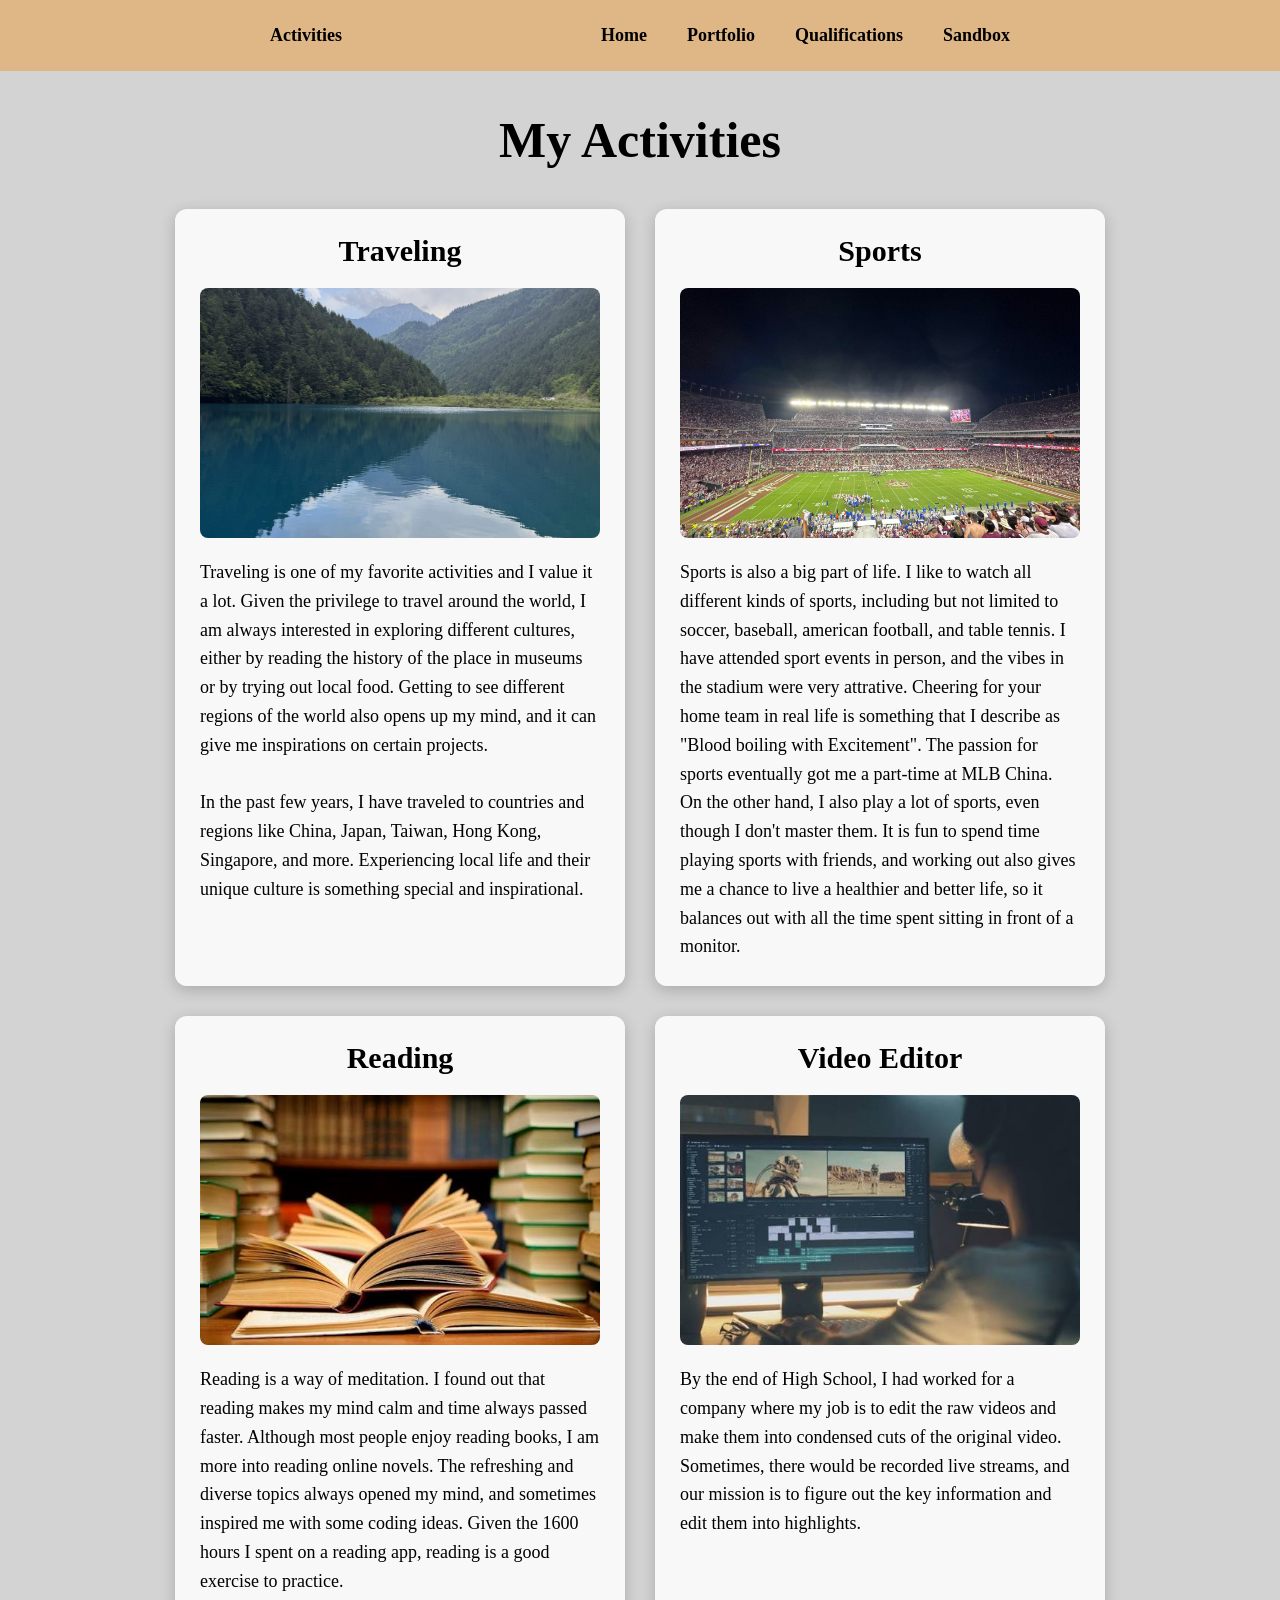
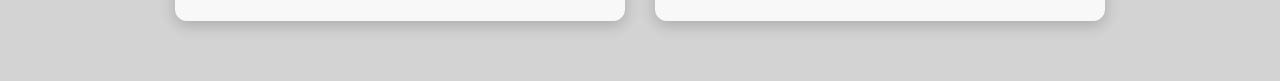
==== activities.html @ 933ad7c8 "personal website deliverable 1" ====
<!DOCTYPE HTML PUBLIC "-//W3C//DTD HTML 4.01 Transitional//EN">

<html>

<head>
    <title>Jeffrey Yu - Activities</title>
    <meta http-equiv="Content-Type" content="text/html; charset=iso-8859-1">

    <link rel="stylesheet" href="styles.css">

    <style>

        * {
            margin: 0;
            padding: 0;
            box-sizing: border-box;
        }


        nav {
            background-color: #dfb787;
            display: flex;
            justify-content: space-between;
            align-items: center;
            padding: 15px 250px;
        }

        nav .nav-left {
            display: flex;
            font-weight: bold;
        }

        nav .nav-right {
            display: flex;
            font-weight: bold;
        }

        nav a {
            color: #000000;
            text-decoration: none;
            font-size: 18px;
            margin: 0 5px;
            padding: 10px 15px;
            border-radius: 5px;

            transition: background-color 0.4s ease,
                        color 0.4s ease,
                        transform 0.4s ease;
        }

        nav a:hover {
            background-color: darkgreen;
            color: white;
            transform: scale(1.1);
        }


        body {
            background-color: lightgray;
        }


        .activities-title {
            text-align: center;
            font-size: 50px;
            font-weight: bold;
            margin-top: 40px;
            margin-bottom: 40px;
        }


        .activities-container {
            display: flex;
            flex-wrap: wrap;
            justify-content: center;
            gap: 30px;
            padding: 0 60px 60px;
        }


        .activity-box {
            background-color: rgba(255, 255, 255, 0.85);
            width: 450px;
            min-height: 500px;
            padding: 25px;
            border-radius: 12px;

            box-shadow: 0 4px 15px rgba(0, 0, 0, 0.2);

            transition: transform 0.4s ease,
                        background-color 0.4s ease,
                        box-shadow 0.4s ease;
        }

        .activity-box:hover {
            transform: translateY(-5px);
            background-color: rgba(255, 255, 255, 0.95);
            box-shadow: 0 8px 25px rgba(0, 0, 0, 0.3);
        }


        .activity-box h2 {
            font-size: 30px;
            text-align: center;
            margin-bottom: 20px;
        }


        .activity-image {
            width: 100%;
            height: 250px;
            object-fit: cover;
            border-radius: 8px;
            margin-bottom: 20px;
        }


        .activity-box p {
            font-size: 18px;
            line-height: 1.6;
        }

    </style>

</head>


<body>


    <nav>

        <div class="nav-left">
            <a href="activities.html">Activities</a>
        </div>

        <div class="nav-right">
            <a href="index.html">Home</a>
            <a href="portfolio.html">Portfolio</a>
            <a href="qualifications.html">Qualifications</a>
            <a href="sandbox.html">Sandbox</a>
        </div>

    </nav>



    <div class="activities-title">
        My Activities
    </div>



    <div class="activities-container">



        <div class="activity-box">

            <h2>Traveling</h2>


            <img src="jzg1.jpg" class="activity-image">

            <p>
                Traveling is one of my favorite activities and I value it a lot. Given the
                privilege to travel around the world, I am always interested in exploring 
                different cultures, either by reading the history of the place in museums or by
                trying out local food. Getting to see different regions of the world also opens
                up my mind, and it can give me inspirations on certain projects.<br><br>

                In the past few years, I have traveled to countries and regions like China, Japan, 
                Taiwan, Hong Kong, Singapore, and more. Experiencing local life and their unique culture
                is something special and inspirational.
            </p>

        </div>



        <div class="activity-box">

            <h2>Sports</h2>


            <img src="sports.jpg" class="activity-image">

            <p>
                Sports is also a big part of life. I like to watch all different kinds of sports, 
                including but not limited to soccer, baseball, american football, and table tennis.
                I have attended sport events in person, and the vibes in the stadium were very
                attrative. Cheering for your home team in real life is something that I describe as 
                "Blood boiling with Excitement". The passion for sports eventually got me a part-time
                at MLB China.<br>
                On the other hand, I also play a lot of sports, even though I don't master them. It is
                fun to spend time playing sports with friends, and working out also gives me a chance
                to live a healthier and better life, so it balances out with all the time spent sitting
                in front of a monitor.
            </p>

        </div>



        <div class="activity-box">

            <h2>Reading</h2>


            <img src="book.jpg" class="activity-image">

            <p>
                Reading is a way of meditation. I found out that reading makes my mind calm and time always
                passed faster. Although most people enjoy reading books, I am more into reading online
                novels. The refreshing and diverse topics always opened my mind, and sometimes inspired
                me with some coding ideas. Given the 1600 hours I spent on a reading app, reading is
                a good exercise to practice.
            </p>

        </div>



        <div class="activity-box">

            <h2>Video Editor</h2>


            <img src="video edit.jpg" class="activity-image">

            <p>
                By the end of High School, I had worked for a company where my job is to edit the raw videos
                and make them into condensed cuts of the original video. Sometimes, there would be 
                recorded live streams, and our mission is to figure out the key information and edit
                them into highlights.
            </p>

        </div>


    </div>

</body>

</html>
---- styles.css ----
body {
    margin: 0;
    background-color: maroon;
}

.site-header {
    background-color: rgb(50, 150, 50);
    padding: 20px;
    text-align: center;
    width: 100%;
    box-sizing: border-box;
}

.homePageProfilePic {
    position: relative;
    width: 150px;
    height: 350px;
}
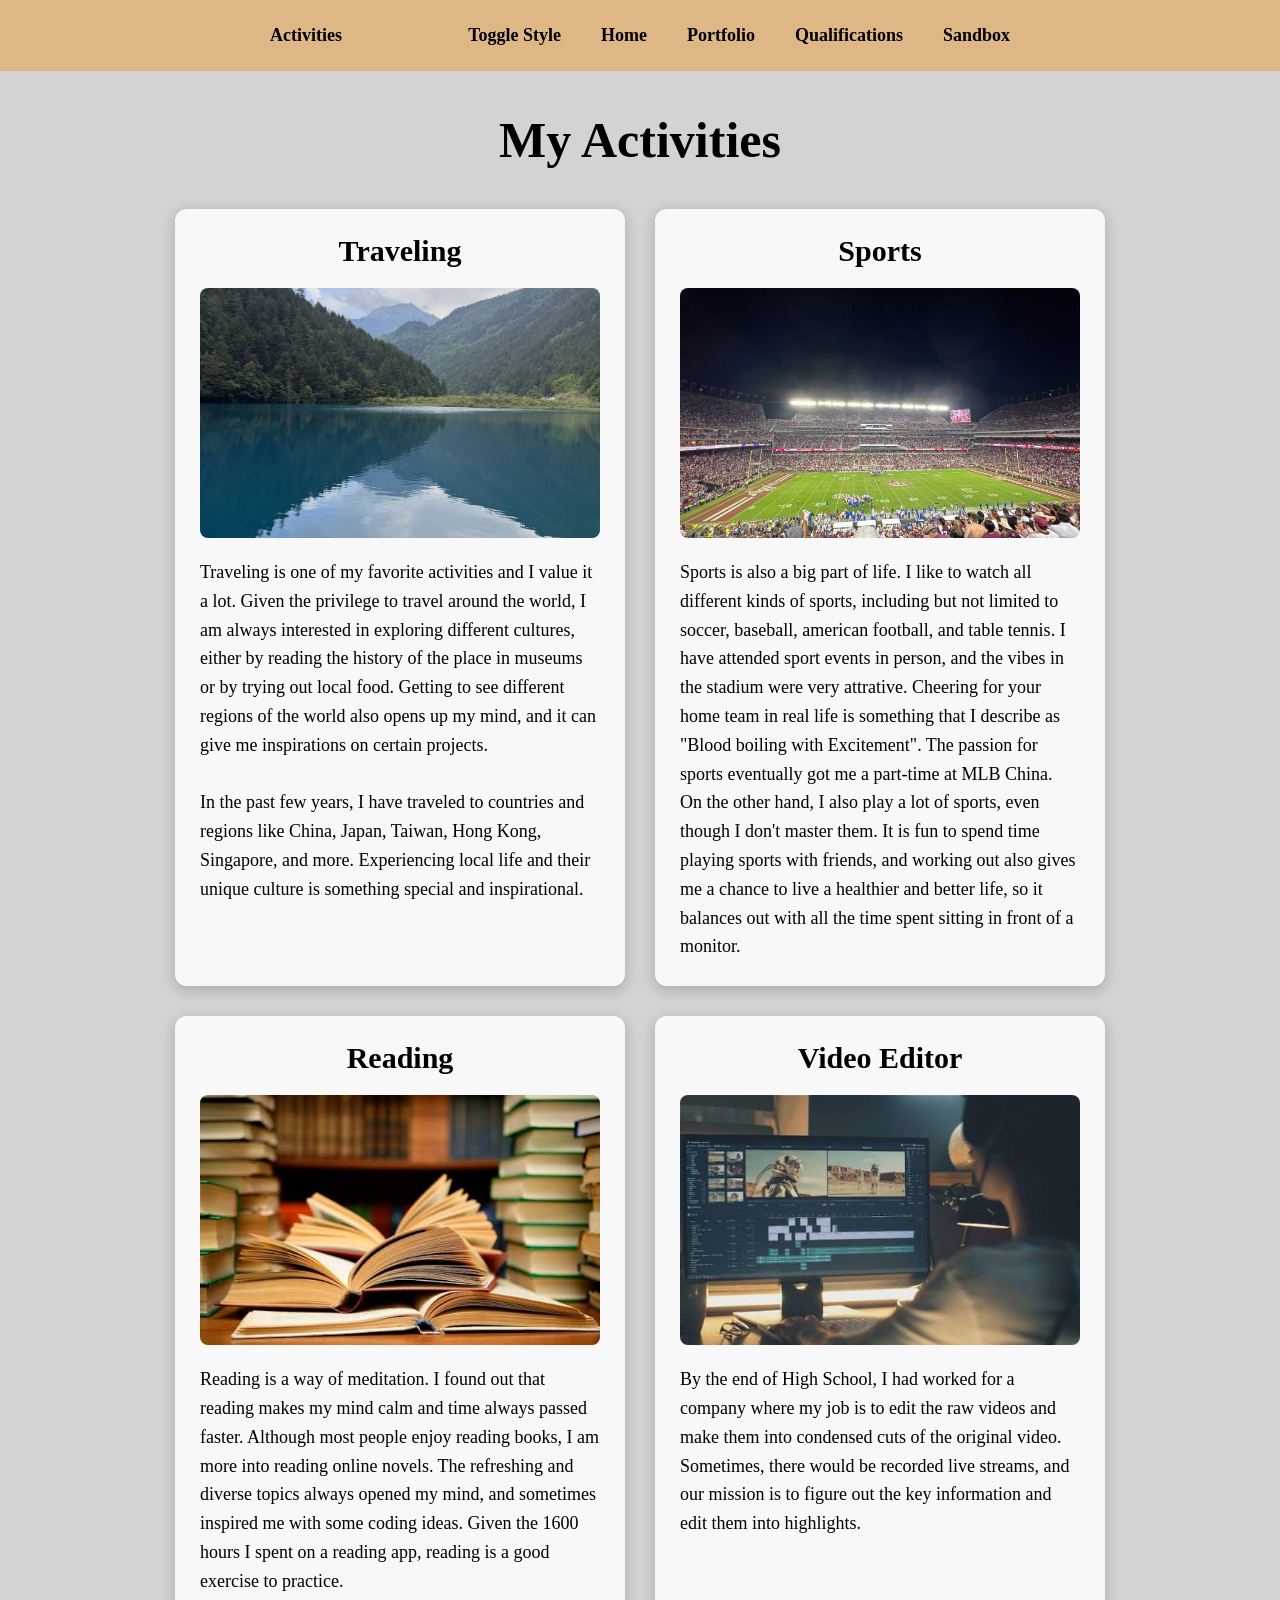
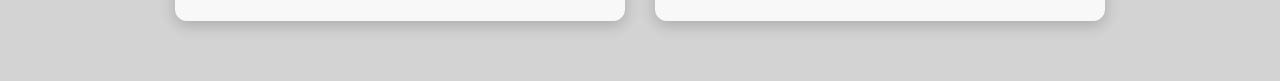
==== commit c60aba96: "Release 2: styles2.css has been created and html files are updated accordingly such that the webpage" ====
--- a/activities.html
+++ b/activities.html
@@ -4,124 +4,8 @@
 
 <head>
     <title>Jeffrey Yu - Activities</title>
-    <meta http-equiv="Content-Type" content="text/html; charset=iso-8859-1">
-
-    <link rel="stylesheet" href="styles.css">
-
-    <style>
-
-        * {
-            margin: 0;
-            padding: 0;
-            box-sizing: border-box;
-        }
-
-
-        nav {
-            background-color: #dfb787;
-            display: flex;
-            justify-content: space-between;
-            align-items: center;
-            padding: 15px 250px;
-        }
-
-        nav .nav-left {
-            display: flex;
-            font-weight: bold;
-        }
-
-        nav .nav-right {
-            display: flex;
-            font-weight: bold;
-        }
-
-        nav a {
-            color: #000000;
-            text-decoration: none;
-            font-size: 18px;
-            margin: 0 5px;
-            padding: 10px 15px;
-            border-radius: 5px;
-
-            transition: background-color 0.4s ease,
-                        color 0.4s ease,
-                        transform 0.4s ease;
-        }
-
-        nav a:hover {
-            background-color: darkgreen;
-            color: white;
-            transform: scale(1.1);
-        }
-
-
-        body {
-            background-color: lightgray;
-        }
-
-
-        .activities-title {
-            text-align: center;
-            font-size: 50px;
-            font-weight: bold;
-            margin-top: 40px;
-            margin-bottom: 40px;
-        }
-
-
-        .activities-container {
-            display: flex;
-            flex-wrap: wrap;
-            justify-content: center;
-            gap: 30px;
-            padding: 0 60px 60px;
-        }
-
-
-        .activity-box {
-            background-color: rgba(255, 255, 255, 0.85);
-            width: 450px;
-            min-height: 500px;
-            padding: 25px;
-            border-radius: 12px;
-
-            box-shadow: 0 4px 15px rgba(0, 0, 0, 0.2);
-
-            transition: transform 0.4s ease,
-                        background-color 0.4s ease,
-                        box-shadow 0.4s ease;
-        }
-
-        .activity-box:hover {
-            transform: translateY(-5px);
-            background-color: rgba(255, 255, 255, 0.95);
-            box-shadow: 0 8px 25px rgba(0, 0, 0, 0.3);
-        }
-
-
-        .activity-box h2 {
-            font-size: 30px;
-            text-align: center;
-            margin-bottom: 20px;
-        }
-
-
-        .activity-image {
-            width: 100%;
-            height: 250px;
-            object-fit: cover;
-            border-radius: 8px;
-            margin-bottom: 20px;
-        }
-
-
-        .activity-box p {
-            font-size: 18px;
-            line-height: 1.6;
-        }
-
-    </style>
-
+    <meta charset="UTF-8">
+    <link id="mainStyleSheet" rel="stylesheet" type="text/css" href="./styles.css">
 </head>
 
 
@@ -135,6 +19,7 @@
         </div>
 
         <div class="nav-right">
+            <a href="#" onclick="toggleStyleSheet(); return false;">Toggle Style</a>
             <a href="index.html">Home</a>
             <a href="portfolio.html">Portfolio</a>
             <a href="qualifications.html">Qualifications</a>
@@ -239,7 +124,7 @@
 
 
     </div>
-
+    <script src="script.js"></script>
 </body>
 
 </html>
--- a/styles.css
+++ b/styles.css
@@ -1,18 +1,324 @@
+
+* {
+    margin: 0;
+    padding: 0;
+    box-sizing: border-box;
+}
+
+
+nav {
+    background-color: #dfb787;
+    display: flex;
+    justify-content: space-between;
+    align-items: center;
+    padding: 15px 250px;
+}
+
+nav .nav-left {
+    display: flex;
+    font-weight: bold;
+}
+
+nav .nav-right {
+    display: flex;
+    font-weight: bold;
+}
+
+nav a {
+    color: #000000;
+    text-decoration: none;
+    font-size: 18px;
+    margin: 0 5px;
+    padding: 10px 15px;
+    border-radius: 5px;
+
+    transition: background-color 0.4s ease,
+                color 0.4s ease,
+                transform 0.4s ease;
+}
+
+nav a:hover {
+    background-color: darkgreen;
+    color: white;
+    transform: scale(1.1);
+}
+
+
 body {
-    margin: 0;
-    background-color: maroon;
-}
-
-.site-header {
-    background-color: rgb(50, 150, 50);
-    padding: 20px;
-    text-align: center;
+    background-color: lightgray;
+    min-height: 100vh;
+}
+
+
+.activities-title, .portfolio-title {
+    text-align: center;
+    font-size: 50px;
+    font-weight: bold;
+    margin-top: 40px;
+    margin-bottom: 40px;
+}
+
+
+.activities-container, .projects {
+    display: flex;
+    flex-wrap: wrap;
+    justify-content: center;
+    gap: 30px;
+    padding: 0 60px 60px;
+}
+
+.projects {
+    padding-top: 20px;
+}
+
+.activity-box, .project-box {
+    background-color: rgba(255, 255, 255, 0.85);
+    width: 450px;
+    min-height: 500px;
+    padding: 25px;
+    border-radius: 12px;
+
+    box-shadow: 0 4px 15px rgba(0, 0, 0, 0.2);
+
+    transition: transform 0.4s ease,
+                background-color 0.4s ease,
+                box-shadow 0.4s ease;
+}
+
+.activity-box:hover, .project-box:hover {
+    transform: translateY(-5px);
+    background-color: rgba(255, 255, 255, 0.95);
+    box-shadow: 0 8px 25px rgba(0, 0, 0, 0.3);
+}
+
+
+.activity-box h2, .project-box h2 {
+    font-size: 30px;
+    text-align: center;
+    margin-bottom: 20px;
+}
+
+
+.activity-image, .project-image {
     width: 100%;
-    box-sizing: border-box;
-}
-
+    height: 250px;
+    object-fit: cover;
+    border-radius: 8px;
+    margin-bottom: 20px;
+}
+
+
+.activity-box p, .project-box p {
+    font-size: 18px;
+    line-height: 1.6;
+}
+
+/* qualifications */
+.qualifications-title {
+    text-align: center;
+    font-size: 50px;
+    font-weight: bold;
+    margin-top: 40px;
+    margin-bottom: 35px;
+}
+
+.qualifications-container {
+    display: flex;
+    flex-direction: column;
+    align-items: center;
+    padding: 0 50px 60px;
+    gap: 30px;
+}
+
+.resume-box {
+    background-color: rgba(255, 255, 255, 0.9);
+    width: 90%;
+    min-height: 750px;
+    padding: 30px;
+    border-radius: 12px;
+
+    box-shadow: 0 4px 15px rgba(0, 0, 0, 0.2);
+
+    transition: transform 0.4s ease,
+                background-color 0.4s ease,
+                box-shadow 0.4s ease;
+}
+
+.resume-box:hover {
+    transform: translateY(-5px);
+    background-color: rgba(255, 255, 255, 0.97);
+    box-shadow: 0 8px 25px rgba(0, 0, 0, 0.3);
+}
+
+.resume-box h2 {
+    font-size: 32px;
+    margin-bottom: 25px;
+    text-align: center;
+}
+
+.resume-placeholder {
+    width: 100%;
+    height: 620px;
+    border: 3px dashed gray;
+    border-radius: 8px;
+
+    display: flex;
+    justify-content: center;
+    align-items: center;
+
+    font-size: 22px;
+    color: gray;
+    text-align: center;
+}
+
+.small-sections {
+    display: flex;
+    justify-content: center;
+    gap: 30px;
+    width: 90%;
+}
+
+.small-box {
+    background-color: rgba(255, 255, 255, 0.85);
+    width: 30%;
+    min-height: 220px;
+    padding: 25px;
+    border-radius: 12px;
+
+    box-shadow: 0 4px 15px rgba(0, 0, 0, 0.2);
+
+    transition: transform 0.4s ease,
+                background-color 0.4s ease,
+                box-shadow 0.4s ease;
+}
+
+.small-box:hover {
+    transform: translateY(-5px);
+    background-color: rgba(255, 255, 255, 0.95);
+    box-shadow: 0 8px 25px rgba(0, 0, 0, 0.3);
+}
+
+.small-box h2 {
+    font-size: 25px;
+    margin-bottom: 15px;
+    text-align: center;
+}
+
+.small-box p {
+    font-size: 17px;
+    line-height: 1.6;
+}
+
+/* home */
 .homePageProfilePic {
-    position: relative;
-    width: 150px;
-    height: 350px;
+    width: 200px;
+    height: 200px;
+    object-fit: cover;
+    border-radius: 30%;
+    position: absolute;
+    top: 120px;
+    right: 100px;
+    border: 4px solid white;
+}
+
+.homeheading {
+    background-color: rgba(255, 255, 255, 0.85);
+    width: 800px;
+    padding: 25px;
+    margin: 40px;
+    border-radius: 12px;
+
+    box-shadow: 0 4px 15px rgba(0, 0, 0, 0.2);
+
+    transition:
+        transform 0.4s ease,
+        background-color 0.4s ease,
+        box-shadow 0.4s ease;
+}
+
+.homeheading:hover {
+    transform: translateY(-5px);
+    background-color: rgba(255, 255, 255, 0.95);
+    box-shadow: 0 8px 25px rgba(0, 0, 0, 0.3);
+}
+
+.homeheading h2 {
+    font-size: 50px;
+    margin-bottom: 20px;
+}
+
+.homeheading p {
+    font-size: 20px;
+    line-height: 1.6;
+}
+
+.page-buttons {
+    width: 100%;
+    padding: 20px 40px 40px;
+    display: grid;
+    grid-template-columns: repeat(4, 1fr);
+    gap: 20px;
+}
+
+.page-button {
+    background-color: rgba(255, 255, 255, 0.85);
+    color: black;
+    text-decoration: none;
+    padding: 25px;
+    min-height: 180px;
+    border-radius: 12px;
+
+    box-shadow: 0 4px 15px rgba(0, 0, 0, 0.2);
+
+    transition:
+        transform 0.4s ease,
+        background-color 0.4s ease,
+        box-shadow 0.4s ease;
+}
+
+.page-button:hover {
+    background-color: darkgreen;
+    color: white;
+    transform: translateY(-5px) scale(1.03);
+    box-shadow: 0 8px 25px rgba(0, 0, 0, 0.3);
+}
+
+.page-button h2 {
+    font-size: 28px;
+    margin-bottom: 15px;
+}
+
+.page-button p {
+    font-size: 17px;
+    line-height: 1.5;
+}
+
+.contact-buttons {
+    display: flex;
+    justify-content: center;
+    gap: 20px;
+    padding: 10px 40px 40px;
+}
+
+.contact-buttons a {
+    background-color: #dfb787;
+    color: black;
+
+    text-decoration: none;
+    font-size: 18px;
+    font-weight: bold;
+
+    padding: 15px 40px;
+    border-radius: 8px;
+
+    transition:
+        background-color 0.4s ease,
+        color 0.4s ease,
+        transform 0.4s ease;
+}
+
+.contact-buttons a:hover {
+    background-color: darkgreen;
+    color: white;
+    transform: translateY(-5px);
 }
